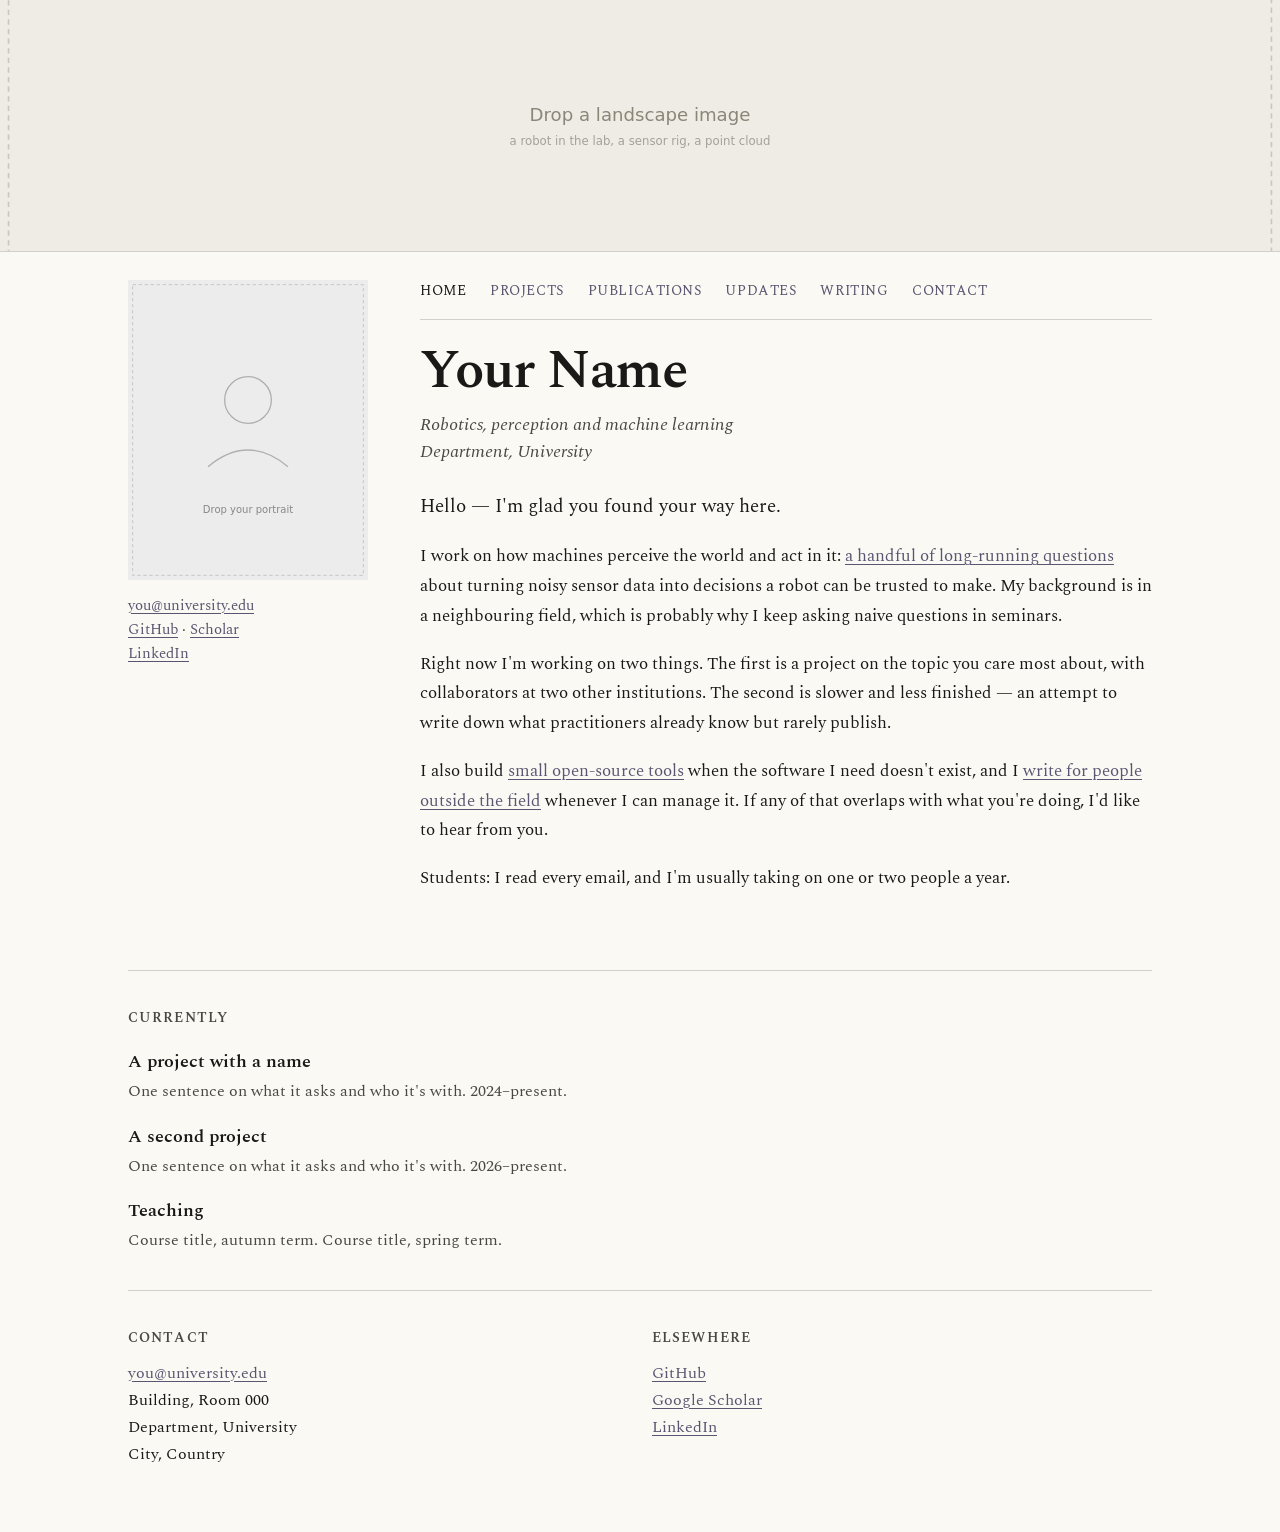
==== index.html @ a4a7ef3d "Add initial structure and content for personal academic website" ====
<!DOCTYPE html>
<html lang="en">
<head>
<meta charset="utf-8">
<meta name="viewport" content="width=device-width, initial-scale=1">
<title>Your Name</title>
<meta name="description" content="Robotics, perception and machine learning researcher.">
<link rel="preconnect" href="https://fonts.googleapis.com">
<link rel="preconnect" href="https://fonts.gstatic.com" crossorigin>
<link rel="stylesheet" href="https://fonts.googleapis.com/css2?family=Spectral:ital,wght@0,300;0,400;0,600;0,700;1,300;1,400&display=swap">
<link rel="stylesheet" href="style.css">
</head>
<body>

<div class="banner">
  <!-- Replace with a real landscape photo (~2400px wide): a lab robot, a sensor rig, a point cloud -->
  <img src="assets/banner-placeholder.svg" alt="">
</div>

<div class="container-home">

  <section class="intro">
    <div class="intro-left">
      <div class="portrait-frame">
        <!-- Replace with a real color portrait (~720x900); it is rendered grayscale via CSS -->
        <img src="assets/portrait-placeholder.svg" alt="Portrait of Your Name">
      </div>
      <p class="contact-mini">
        <a href="mailto:you@university.edu">you@university.edu</a><br>
        <a href="https://github.com/username">GitHub</a> &middot; <a href="https://scholar.google.com/">Scholar</a><br>
        <a href="https://linkedin.com/in/username">LinkedIn</a>
      </p>
    </div>

    <div class="intro-right">
      <nav class="nav nav--home" aria-label="Primary">
        <a href="index.html" class="current">Home</a>
        <a href="projects.html">Projects</a>
        <a href="publications.html">Publications</a>
        <a href="updates.html">Updates</a>
        <a href="writing.html">Writing</a>
        <a href="index.html#contact">Contact</a>
      </nav>

      <h1 class="name">Your Name</h1>
      <p class="role">Robotics, perception and machine learning<br>Department, University</p>

      <div class="letter">
        <p class="lede">Hello &mdash; I'm glad you found your way here.</p>
        <p>I work on how machines perceive the world and act in it: <a href="publications.html">a handful of long-running questions</a> about turning noisy sensor data into decisions a robot can be trusted to make. My background is in a neighbouring field, which is probably why I keep asking naive questions in seminars.</p>
        <p>Right now I'm working on two things. The first is a project on the topic you care most about, with collaborators at two other institutions. The second is slower and less finished &mdash; an attempt to write down what practitioners already know but rarely publish.</p>
        <p>I also build <a href="projects.html">small open-source tools</a> when the software I need doesn't exist, and I <a href="writing.html">write for people outside the field</a> whenever I can manage it. If any of that overlaps with what you're doing, I'd like to hear from you.</p>
        <p>Students: I read every email, and I'm usually taking on one or two people a year.</p>
      </div>
    </div>
  </section>

  <section class="section">
    <h2 class="section-label">Currently</h2>
    <dl class="currently">
      <div class="currently-item">
        <dt>A project with a name</dt>
        <dd>One sentence on what it asks and who it's with. 2024&ndash;present.</dd>
      </div>
      <div class="currently-item">
        <dt>A second project</dt>
        <dd>One sentence on what it asks and who it's with. 2026&ndash;present.</dd>
      </div>
      <div class="currently-item">
        <dt>Teaching</dt>
        <dd>Course title, autumn term. Course title, spring term.</dd>
      </div>
    </dl>
  </section>

  <footer id="contact" class="contact-footer">
    <div>
      <h2>Contact</h2>
      <p><a href="mailto:you@university.edu">you@university.edu</a><br>Building, Room 000<br>Department, University<br>City, Country</p>
    </div>
    <div>
      <h2>Elsewhere</h2>
      <p><a href="https://github.com/username">GitHub</a><br><a href="https://scholar.google.com/">Google Scholar</a><br><a href="https://linkedin.com/in/username">LinkedIn</a></p>
    </div>
  </footer>

</div>
</body>
</html>
---- style.css ----
/* Design tokens */
:root {
  --paper: #fbf9f4;
  --ink: #1a1917;
  --muted: #4a4741;
  --accent: #5c5470;
  --rule: rgba(26, 25, 23, 0.18);
  --selection: rgba(92, 84, 112, 0.18);
}

*, *::before, *::after { box-sizing: border-box; }

html, body { margin: 0; }

body {
  background: var(--paper);
  color: var(--ink);
  font-family: "Spectral", Georgia, serif;
  min-height: 100vh;
}

a {
  color: var(--accent);
  text-decoration: underline;
  text-underline-offset: 3px;
  text-decoration-thickness: 1px;
}
a:hover { color: var(--ink); text-decoration-color: var(--ink); }

::selection { background: var(--selection); }

:focus-visible { outline: 1.5px solid var(--accent); outline-offset: 3px; }

img { max-width: 100%; display: block; }

/* Nav */
.nav {
  display: flex;
  flex-wrap: wrap;
  gap: 24px;
  font-size: 14px;
  letter-spacing: 0.04em;
  text-transform: uppercase;
  border-bottom: 1px solid var(--rule);
}
.nav a { text-decoration: none; color: var(--accent); }
.nav a.current { color: var(--ink); }
.nav--home { padding-bottom: 18px; margin-bottom: 24px; }
.nav--page { padding-bottom: 28px; }

/* Banner (home only) */
.banner {
  height: 28vh;
  min-height: 200px;
  border-bottom: 1px solid var(--rule);
  overflow: hidden;
}
.banner img { width: 100%; height: 100%; object-fit: cover; }

/* Containers */
.container-home {
  max-width: 1080px;
  margin: 0 auto;
  padding: 0 clamp(16px, 3vw, 28px) 64px;
}
.page-wrap {
  padding: clamp(28px, 6vw, 72px) clamp(20px, 5vw, 40px) 64px;
}
.container-page { max-width: 660px; margin: 0 auto; }

/* Home: intro row */
.intro {
  display: flex;
  flex-wrap: wrap;
  gap: clamp(28px, 4.5vw, 52px);
  padding: 28px 0 40px;
}
.intro-left {
  flex: 0 0 240px;
  max-width: 100%;
  display: flex;
  flex-direction: column;
  gap: 14px;
}
.portrait-frame { width: 240px; max-width: 100%; height: 300px; overflow: hidden; }
.portrait-frame img { width: 100%; height: 100%; object-fit: cover; filter: grayscale(1); }
.contact-mini { margin: 0; font-size: 15px; line-height: 1.6; color: var(--muted); }
.intro-right { flex: 1 1 380px; min-width: 0; }

.name {
  font-size: clamp(36px, 5.5vw, 54px);
  font-weight: 600;
  line-height: 1.02;
  letter-spacing: -0.02em;
  margin: 0 0 12px;
}
.role {
  margin: 0 0 26px;
  font-size: 18px;
  font-style: italic;
  color: var(--muted);
  line-height: 1.5;
}
.letter p { font-size: 17px; line-height: 1.75; margin: 0 0 18px; text-wrap: pretty; }
.letter p:last-child { margin-bottom: 0; }
.letter p.lede { font-size: 19px; line-height: 1.65; margin-bottom: 20px; }

/* Sections with top rule (Currently, etc.) */
.section { padding: 36px 0 0; border-top: 1px solid var(--rule); margin-top: 36px; }
.section-label {
  font-size: 14px;
  font-weight: 600;
  letter-spacing: 0.08em;
  text-transform: uppercase;
  margin: 0 0 20px;
  color: var(--muted);
}
.currently { margin: 0; display: flex; flex-direction: column; gap: 18px; }
.currently-item { display: grid; grid-template-columns: minmax(0, 1fr); gap: 4px; }
.currently dt { font-size: 18px; font-weight: 600; }
.currently dd { margin: 0; font-size: 16px; line-height: 1.6; color: var(--muted); }

/* Home contact footer */
.contact-footer {
  padding: 36px 0 0;
  border-top: 1px solid var(--rule);
  margin-top: 36px;
  display: grid;
  grid-template-columns: repeat(auto-fit, minmax(180px, 1fr));
  gap: 24px;
}
.contact-footer h2 {
  font-size: 14px;
  font-weight: 600;
  letter-spacing: 0.08em;
  text-transform: uppercase;
  margin: 0 0 12px;
  color: var(--muted);
}
.contact-footer p { margin: 0; font-size: 16px; line-height: 1.7; }

/* Subpage header */
.page-header { padding: 44px 0 32px; }
.page-header h1 {
  font-size: clamp(34px, 5.5vw, 46px);
  font-weight: 600;
  line-height: 1.05;
  letter-spacing: -0.02em;
  margin: 0 0 14px;
}
.standfirst {
  margin: 0;
  font-size: 18px;
  font-style: italic;
  color: var(--muted);
  line-height: 1.6;
  max-width: 52ch;
}

/* Projects / generic article list */
.list { display: flex; flex-direction: column; }
.list article { border-top: 1px solid var(--rule); padding: 28px 0; }
.list article:last-child { border-bottom: 1px solid var(--rule); }
.list h2 { font-size: 23px; font-weight: 600; margin: 0 0 8px; line-height: 1.25; }
.list .desc { margin: 0 0 10px; font-size: 17px; line-height: 1.7; text-wrap: pretty; }
.list .meta { margin: 0; font-size: 15px; color: var(--muted); }

/* Publications */
.pub-year { border-top: 1px solid var(--rule); padding-top: 28px; }
.pub-year + .pub-year { margin-top: 36px; }
.pub-year h2 {
  font-size: 14px;
  font-weight: 600;
  letter-spacing: 0.08em;
  text-transform: uppercase;
  margin: 0 0 20px;
  color: var(--muted);
}
.pub-list { list-style: none; padding: 0; margin: 0; display: flex; flex-direction: column; gap: 26px; }
.pub-list h3 { margin: 0 0 4px; font-size: 19px; line-height: 1.4; font-weight: 600; text-wrap: pretty; }
.pub-list .citation { margin: 0 0 6px; font-size: 16px; line-height: 1.6; color: var(--muted); }
.pub-list .links { margin: 0; font-size: 15px; display: flex; gap: 16px; flex-wrap: wrap; }

/* Updates */
.updates article {
  border-top: 1px solid var(--rule);
  padding: 22px 0;
  display: flex;
  flex-wrap: wrap;
  gap: 8px 28px;
}
.updates article:last-child { border-bottom: 1px solid var(--rule); }
.updates .date {
  margin: 0;
  flex: 0 0 96px;
  font-size: 14px;
  letter-spacing: 0.06em;
  text-transform: uppercase;
  color: var(--muted);
  padding-top: 4px;
}
.updates .entry { margin: 0; flex: 1 1 320px; min-width: 0; font-size: 17px; line-height: 1.7; text-wrap: pretty; }

/* Writing */
.writing article { border-top: 1px solid var(--rule); padding: 26px 0; }
.writing article:last-child { border-bottom: 1px solid var(--rule); }
.writing .kicker {
  margin: 0 0 6px;
  font-size: 14px;
  letter-spacing: 0.06em;
  text-transform: uppercase;
  color: var(--muted);
}
.writing h2 { font-size: 23px; font-weight: 600; margin: 0 0 8px; line-height: 1.25; }
.writing h2 a { color: inherit; text-decoration: none; }
.writing .standfirst-item { margin: 0; font-size: 17px; line-height: 1.7; text-wrap: pretty; }

/* Subpage footers */
.page-footer { padding-top: 28px; margin-top: 16px; font-size: 16px; line-height: 1.7; color: var(--muted); }
.page-footer--bordered { border-top: 1px solid var(--rule); margin-top: 44px; }
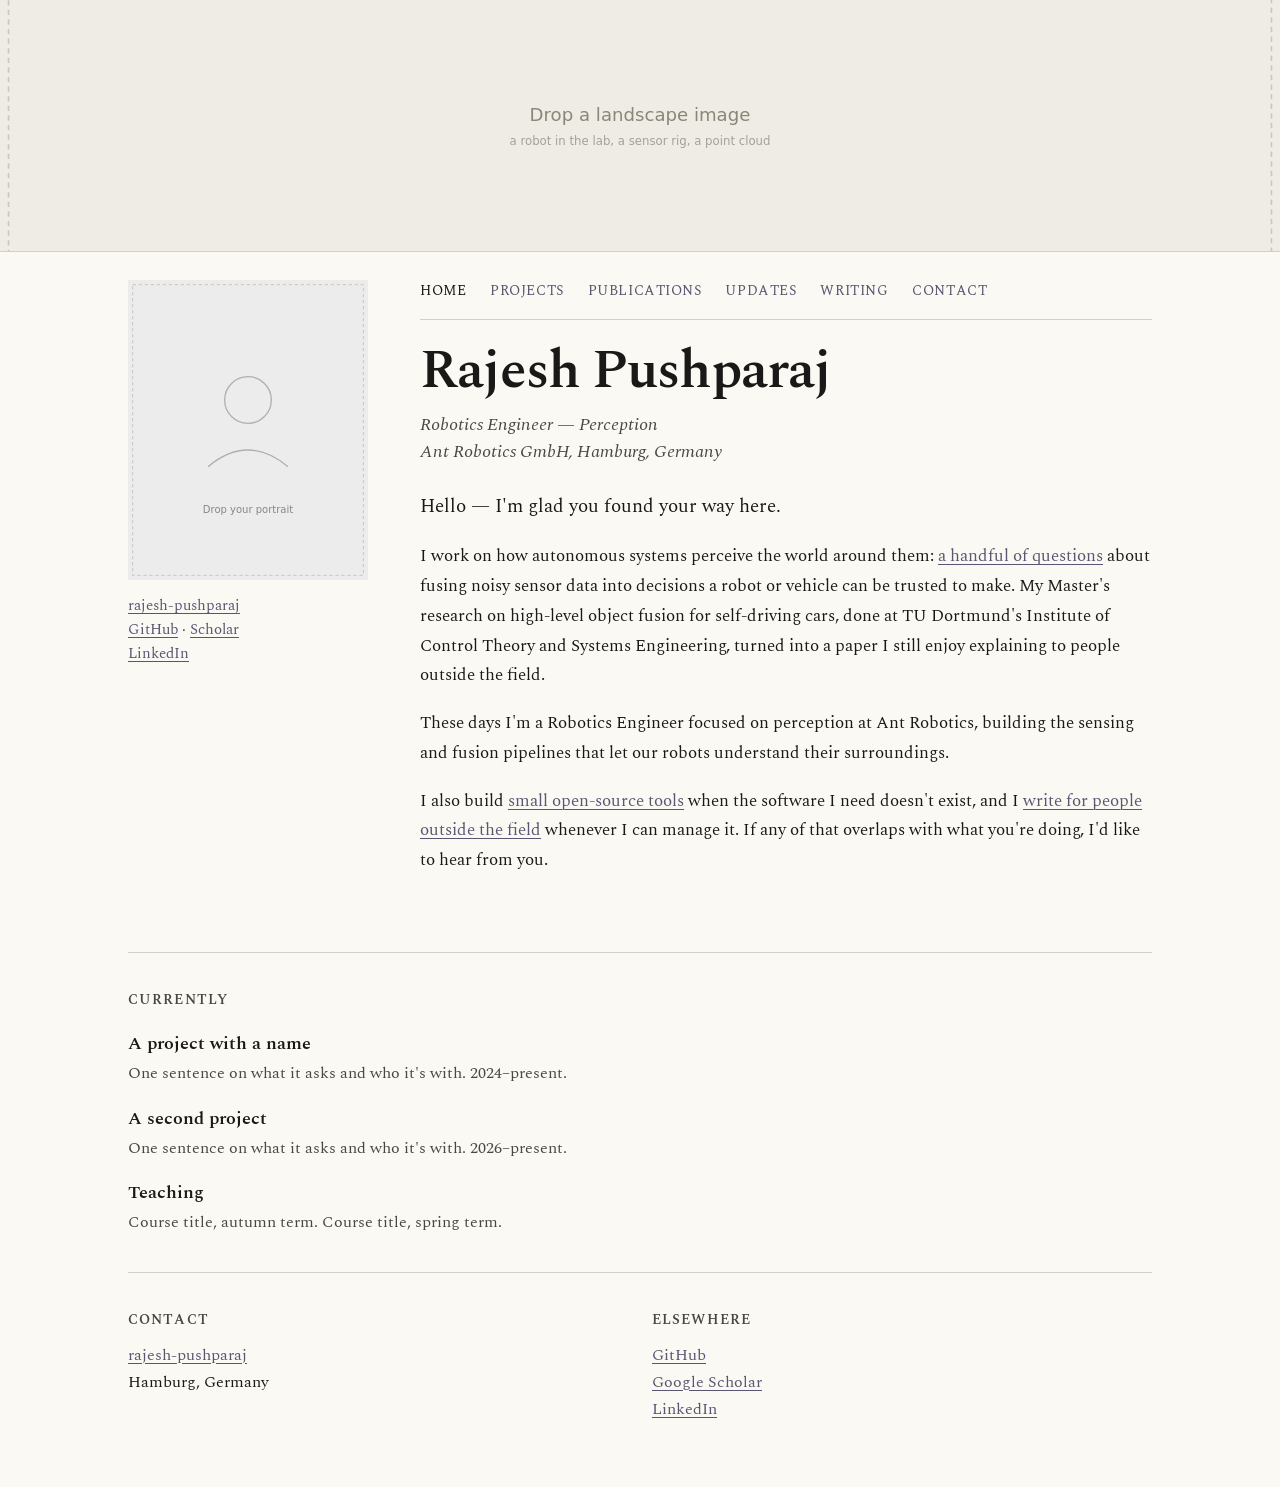
==== commit 72e8e7dd: "Update personal information and publications in index.html and publications.html" ====
--- a/index.html
+++ b/index.html
@@ -3,8 +3,8 @@
 <head>
 <meta charset="utf-8">
 <meta name="viewport" content="width=device-width, initial-scale=1">
-<title>Your Name</title>
-<meta name="description" content="Robotics, perception and machine learning researcher.">
+<title>Rajesh Pushparaj</title>
+<meta name="description" content="Robotics Engineer &mdash; Perception.">
 <link rel="preconnect" href="https://fonts.googleapis.com">
 <link rel="preconnect" href="https://fonts.gstatic.com" crossorigin>
 <link rel="stylesheet" href="https://fonts.googleapis.com/css2?family=Spectral:ital,wght@0,300;0,400;0,600;0,700;1,300;1,400&display=swap">
@@ -23,12 +23,13 @@
     <div class="intro-left">
       <div class="portrait-frame">
         <!-- Replace with a real color portrait (~720x900); it is rendered grayscale via CSS -->
-        <img src="assets/portrait-placeholder.svg" alt="Portrait of Your Name">
+        <img src="assets/portrait-placeholder.svg" alt="Portrait of Rajesh Pushparaj">
       </div>
       <p class="contact-mini">
-        <a href="mailto:you@university.edu">you@university.edu</a><br>
-        <a href="https://github.com/username">GitHub</a> &middot; <a href="https://scholar.google.com/">Scholar</a><br>
-        <a href="https://linkedin.com/in/username">LinkedIn</a>
+        <!-- Replace with your preferred public contact address -->
+        <a href="mailto:rajeshpushparaj01@gmail.com">rajesh-pushparaj</a><br>
+        <a href="https://github.com/Rajesh-Pushparaj">GitHub</a> &middot; <a href="https://scholar.google.com/">Scholar</a><br>
+        <a href="https://de.linkedin.com/in/rajesh-pushparaj">LinkedIn</a>
       </p>
     </div>
 
@@ -42,15 +43,14 @@
         <a href="index.html#contact">Contact</a>
       </nav>
 
-      <h1 class="name">Your Name</h1>
-      <p class="role">Robotics, perception and machine learning<br>Department, University</p>
+      <h1 class="name">Rajesh Pushparaj</h1>
+      <p class="role">Robotics Engineer &mdash; Perception<br>Ant Robotics GmbH, Hamburg, Germany</p>
 
       <div class="letter">
         <p class="lede">Hello &mdash; I'm glad you found your way here.</p>
-        <p>I work on how machines perceive the world and act in it: <a href="publications.html">a handful of long-running questions</a> about turning noisy sensor data into decisions a robot can be trusted to make. My background is in a neighbouring field, which is probably why I keep asking naive questions in seminars.</p>
-        <p>Right now I'm working on two things. The first is a project on the topic you care most about, with collaborators at two other institutions. The second is slower and less finished &mdash; an attempt to write down what practitioners already know but rarely publish.</p>
+        <p>I work on how autonomous systems perceive the world around them: <a href="publications.html">a handful of questions</a> about fusing noisy sensor data into decisions a robot or vehicle can be trusted to make. My Master's research on high-level object fusion for self-driving cars, done at TU Dortmund's Institute of Control Theory and Systems Engineering, turned into a paper I still enjoy explaining to people outside the field.</p>
+        <p>These days I'm a Robotics Engineer focused on perception at Ant Robotics, building the sensing and fusion pipelines that let our robots understand their surroundings.</p>
         <p>I also build <a href="projects.html">small open-source tools</a> when the software I need doesn't exist, and I <a href="writing.html">write for people outside the field</a> whenever I can manage it. If any of that overlaps with what you're doing, I'd like to hear from you.</p>
-        <p>Students: I read every email, and I'm usually taking on one or two people a year.</p>
       </div>
     </div>
   </section>
@@ -76,11 +76,12 @@
   <footer id="contact" class="contact-footer">
     <div>
       <h2>Contact</h2>
-      <p><a href="mailto:you@university.edu">you@university.edu</a><br>Building, Room 000<br>Department, University<br>City, Country</p>
+      <!-- Replace with your preferred public contact address -->
+      <p><a href="mailto:rajeshpushparaj01@gmail.com">rajesh-pushparaj</a><br>Hamburg, Germany</p>
     </div>
     <div>
       <h2>Elsewhere</h2>
-      <p><a href="https://github.com/username">GitHub</a><br><a href="https://scholar.google.com/">Google Scholar</a><br><a href="https://linkedin.com/in/username">LinkedIn</a></p>
+      <p><a href="https://github.com/Rajesh-Pushparaj">GitHub</a><br><a href="https://scholar.google.com/">Google Scholar</a><br><a href="https://de.linkedin.com/in/rajesh-pushparaj">LinkedIn</a></p>
     </div>
   </footer>
 
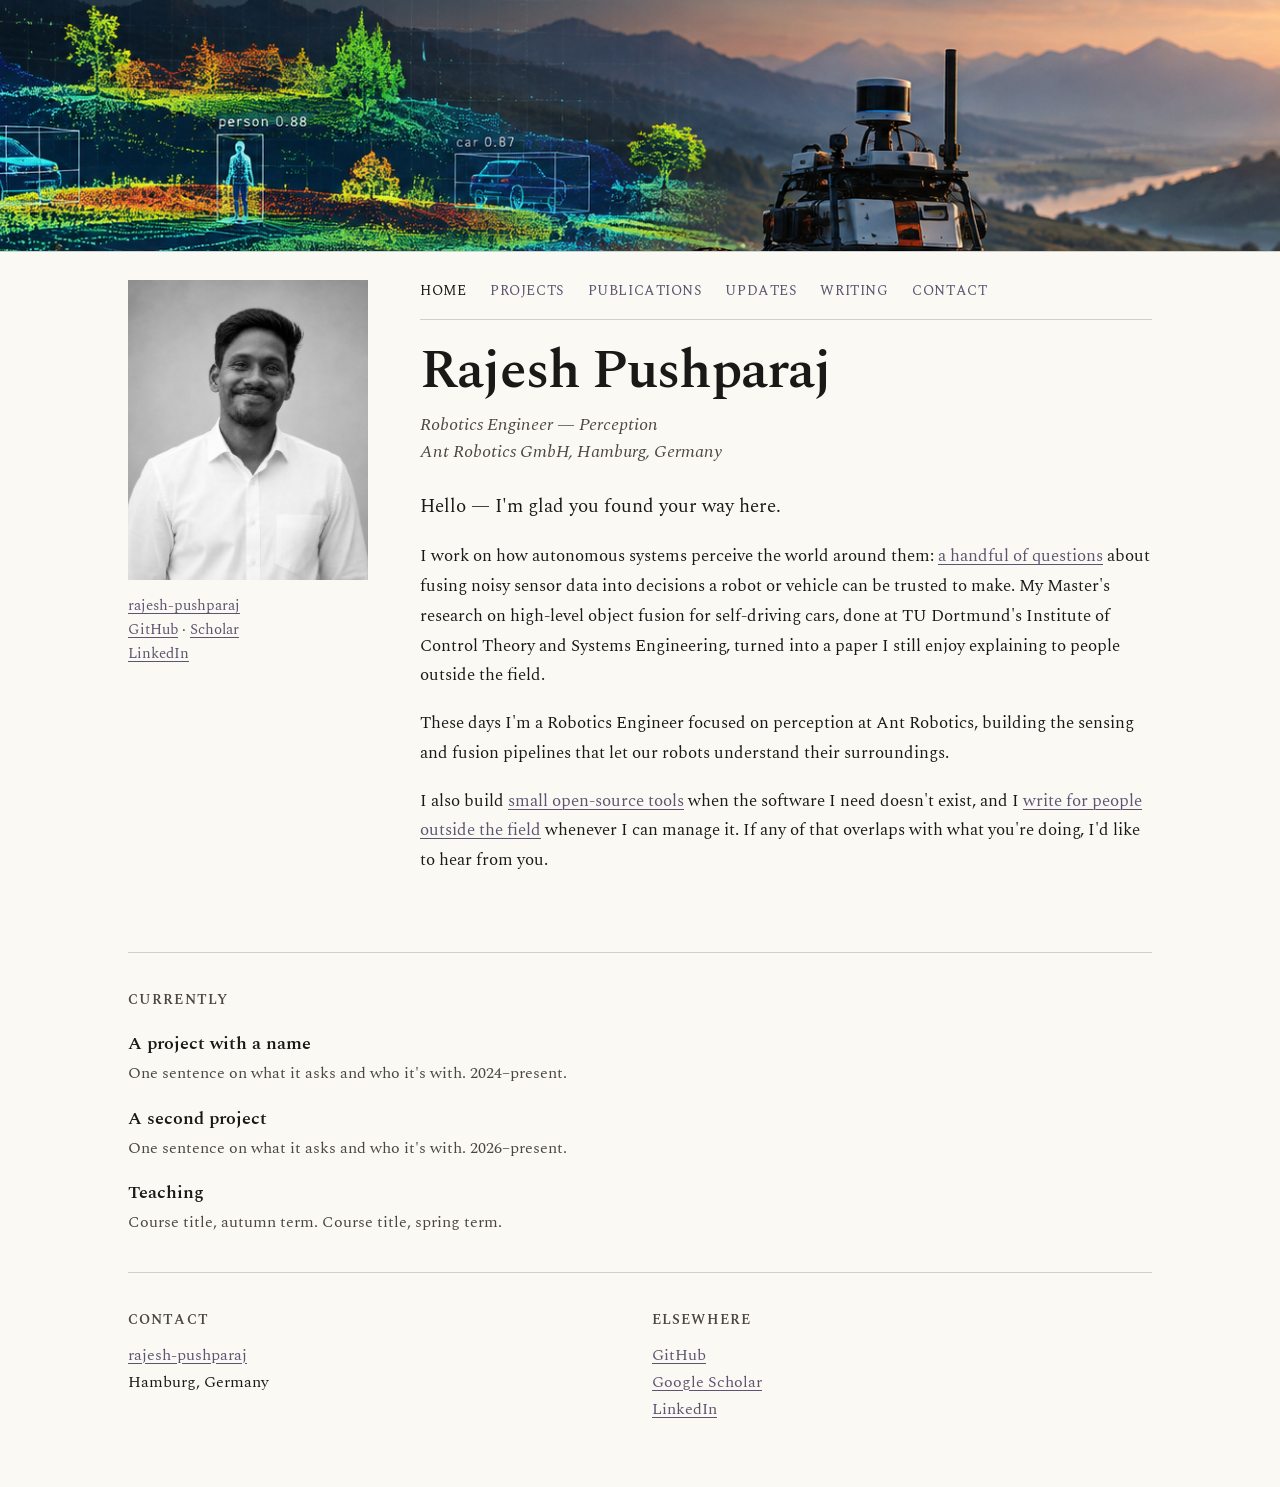
==== commit 280720de: "add potrait and banner" ====
--- a/index.html
+++ b/index.html
@@ -13,8 +13,7 @@
 <body>
 
 <div class="banner">
-  <!-- Replace with a real landscape photo (~2400px wide): a lab robot, a sensor rig, a point cloud -->
-  <img src="assets/banner-placeholder.svg" alt="">
+  <img src="assets/banner.svg" alt="">
 </div>
 
 <div class="container-home">
@@ -22,8 +21,7 @@
   <section class="intro">
     <div class="intro-left">
       <div class="portrait-frame">
-        <!-- Replace with a real color portrait (~720x900); it is rendered grayscale via CSS -->
-        <img src="assets/portrait-placeholder.svg" alt="Portrait of Rajesh Pushparaj">
+        <img src="assets/portrait.jpg" alt="Portrait of Rajesh Pushparaj">
       </div>
       <p class="contact-mini">
         <!-- Replace with your preferred public contact address -->
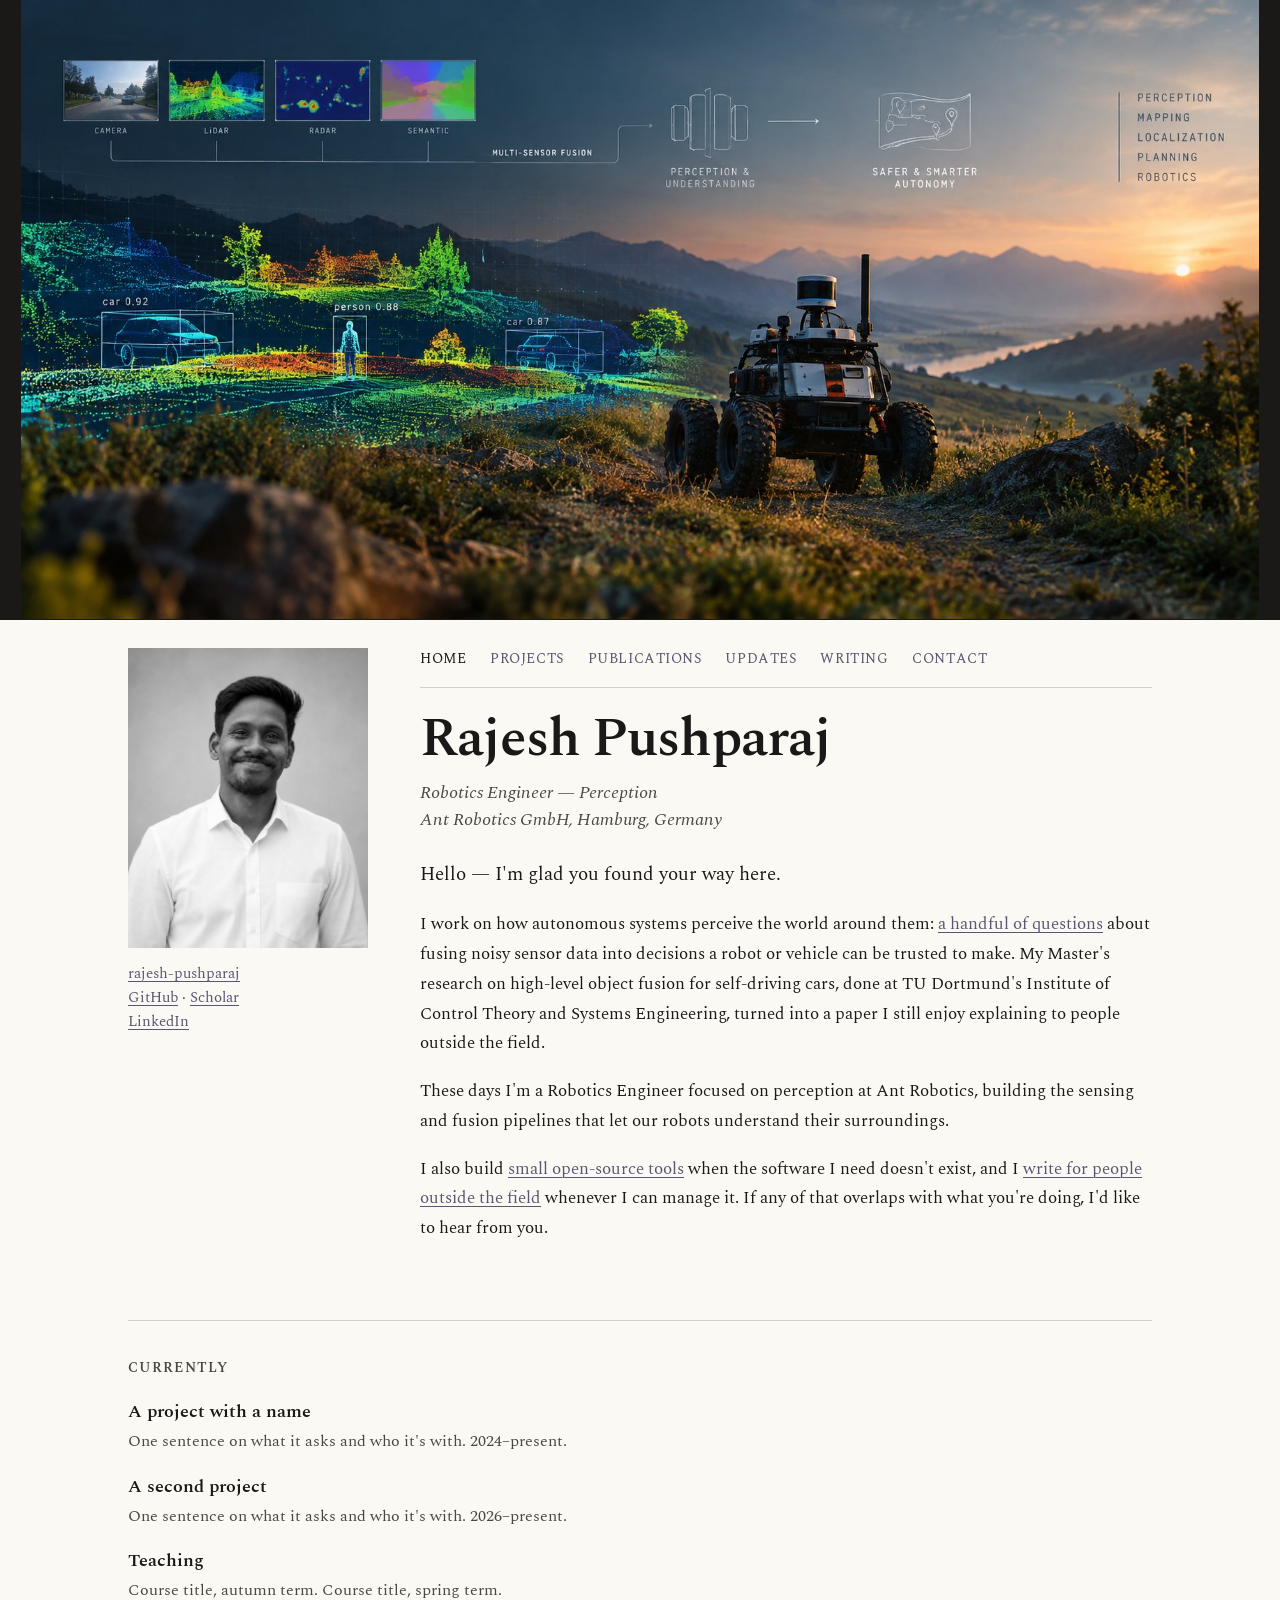
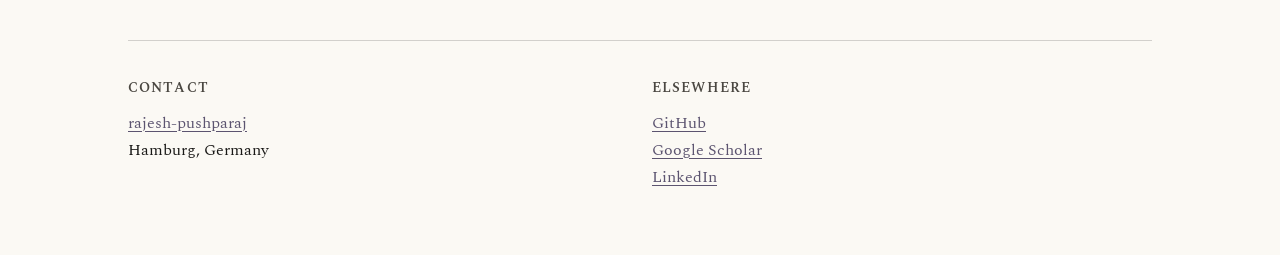
==== commit f52a5819: "Refactor code structure for improved readability and maintainability" ====
--- a/index.html
+++ b/index.html
@@ -13,7 +13,7 @@
 <body>
 
 <div class="banner">
-  <img src="assets/banner.svg" alt="">
+  <img src="assets/banner.jpg" alt="A perception-equipped robot on a hillside trail at sunset, with an overlay showing camera, LiDAR, radar and semantic sensor fusion">
 </div>
 
 <div class="container-home">
--- a/style.css
+++ b/style.css
@@ -48,14 +48,17 @@
 .nav--home { padding-bottom: 18px; margin-bottom: 24px; }
 .nav--page { padding-bottom: 28px; }
 
-/* Banner (home only) */
+/* Banner (home only) - sized to the image's own 2:1 aspect ratio so it
+   shows in full (object-fit: contain) rather than being cropped. */
 .banner {
-  height: 28vh;
-  min-height: 200px;
+  width: 100%;
+  aspect-ratio: 2 / 1;
+  max-height: 620px;
   border-bottom: 1px solid var(--rule);
   overflow: hidden;
-}
-.banner img { width: 100%; height: 100%; object-fit: cover; }
+  background: var(--ink);
+}
+.banner img { width: 100%; height: 100%; object-fit: contain; }
 
 /* Containers */
 .container-home {
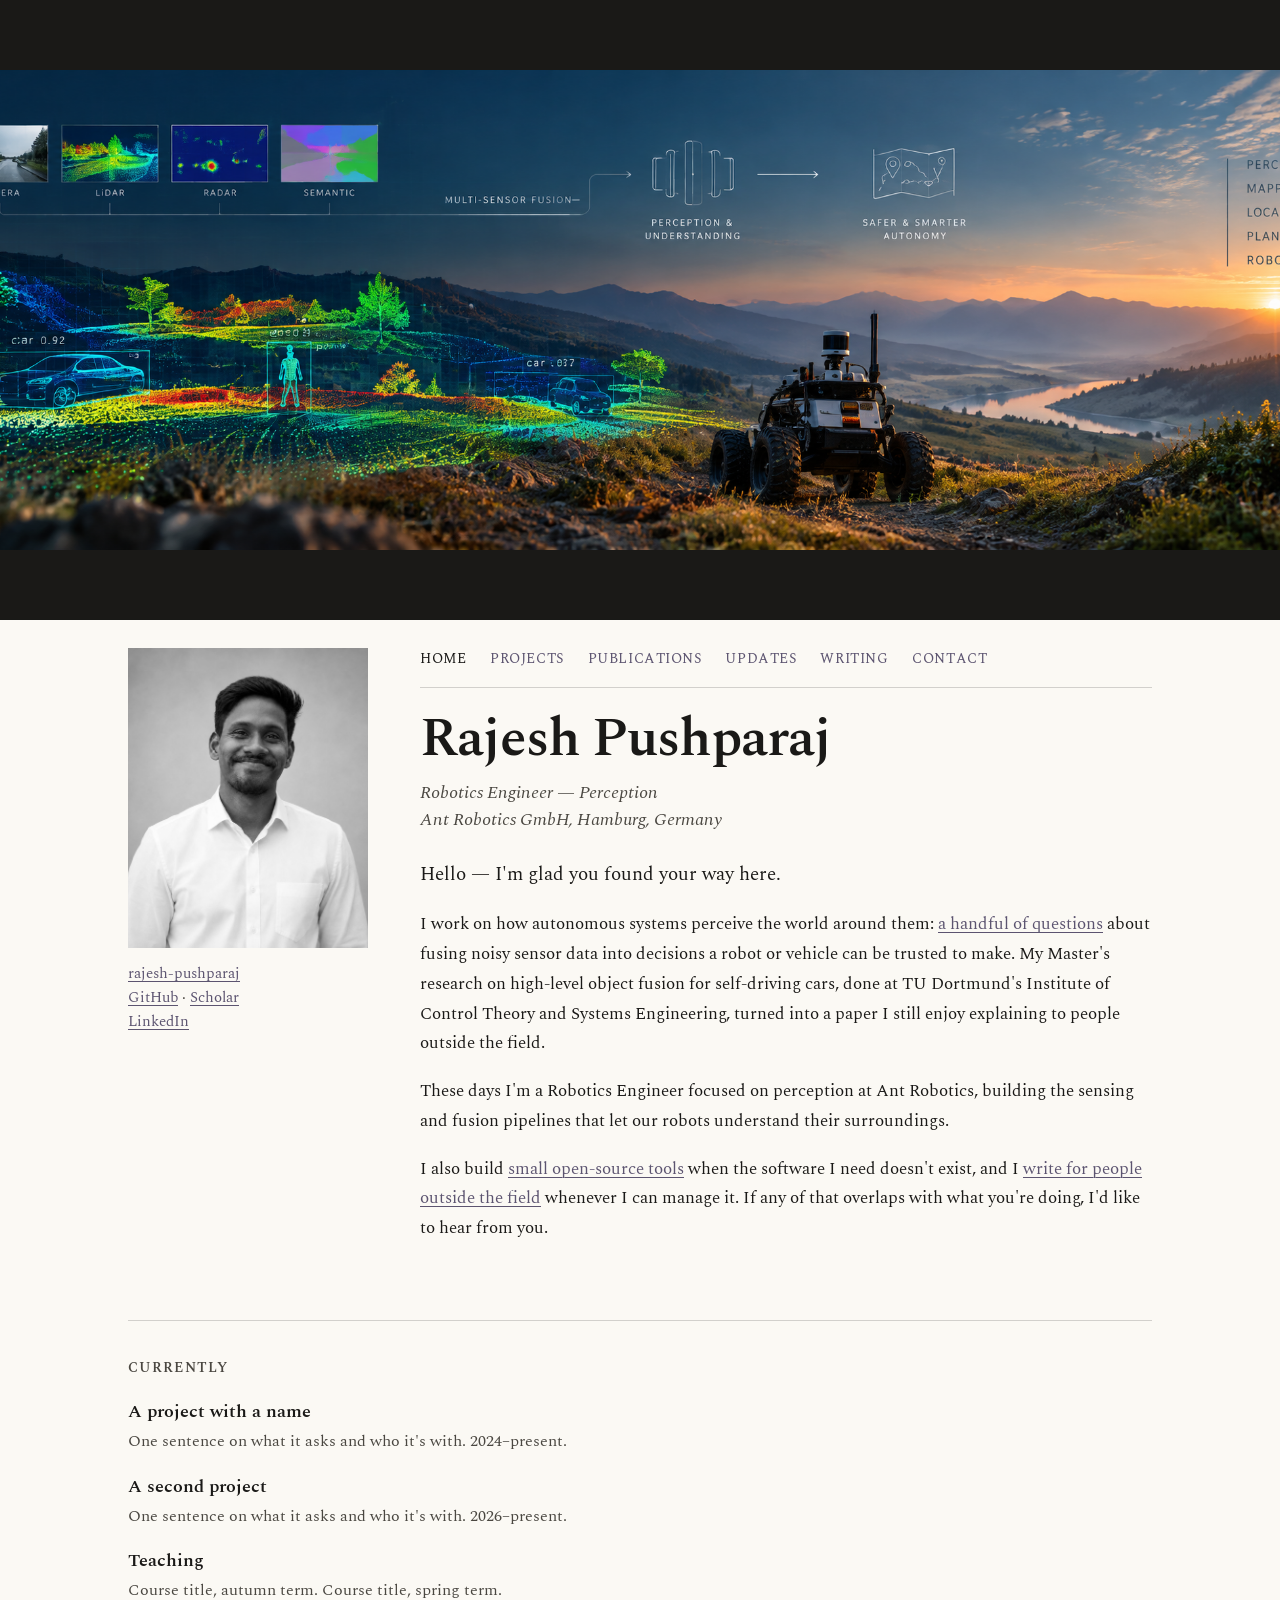
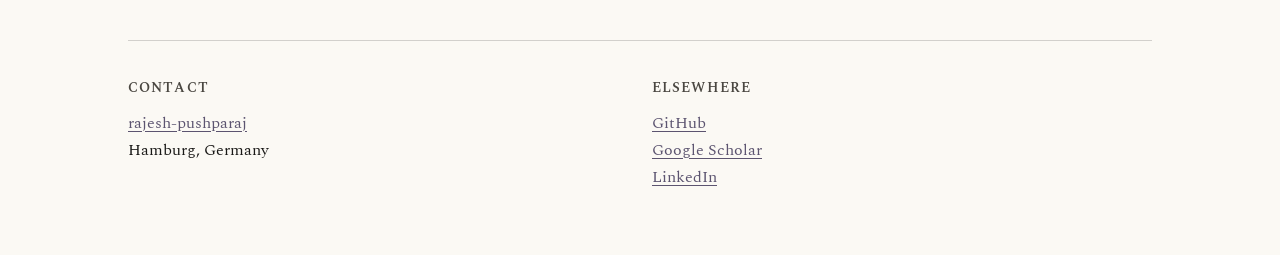
==== commit f6e985c9: "Replace banner image with SVG format for improved scalability and performance" ====
--- a/index.html
+++ b/index.html
@@ -13,7 +13,7 @@
 <body>
 
 <div class="banner">
-  <img src="assets/banner.jpg" alt="A perception-equipped robot on a hillside trail at sunset, with an overlay showing camera, LiDAR, radar and semantic sensor fusion">
+  <img src="assets/banner.svg" alt="">
 </div>
 
 <div class="container-home">
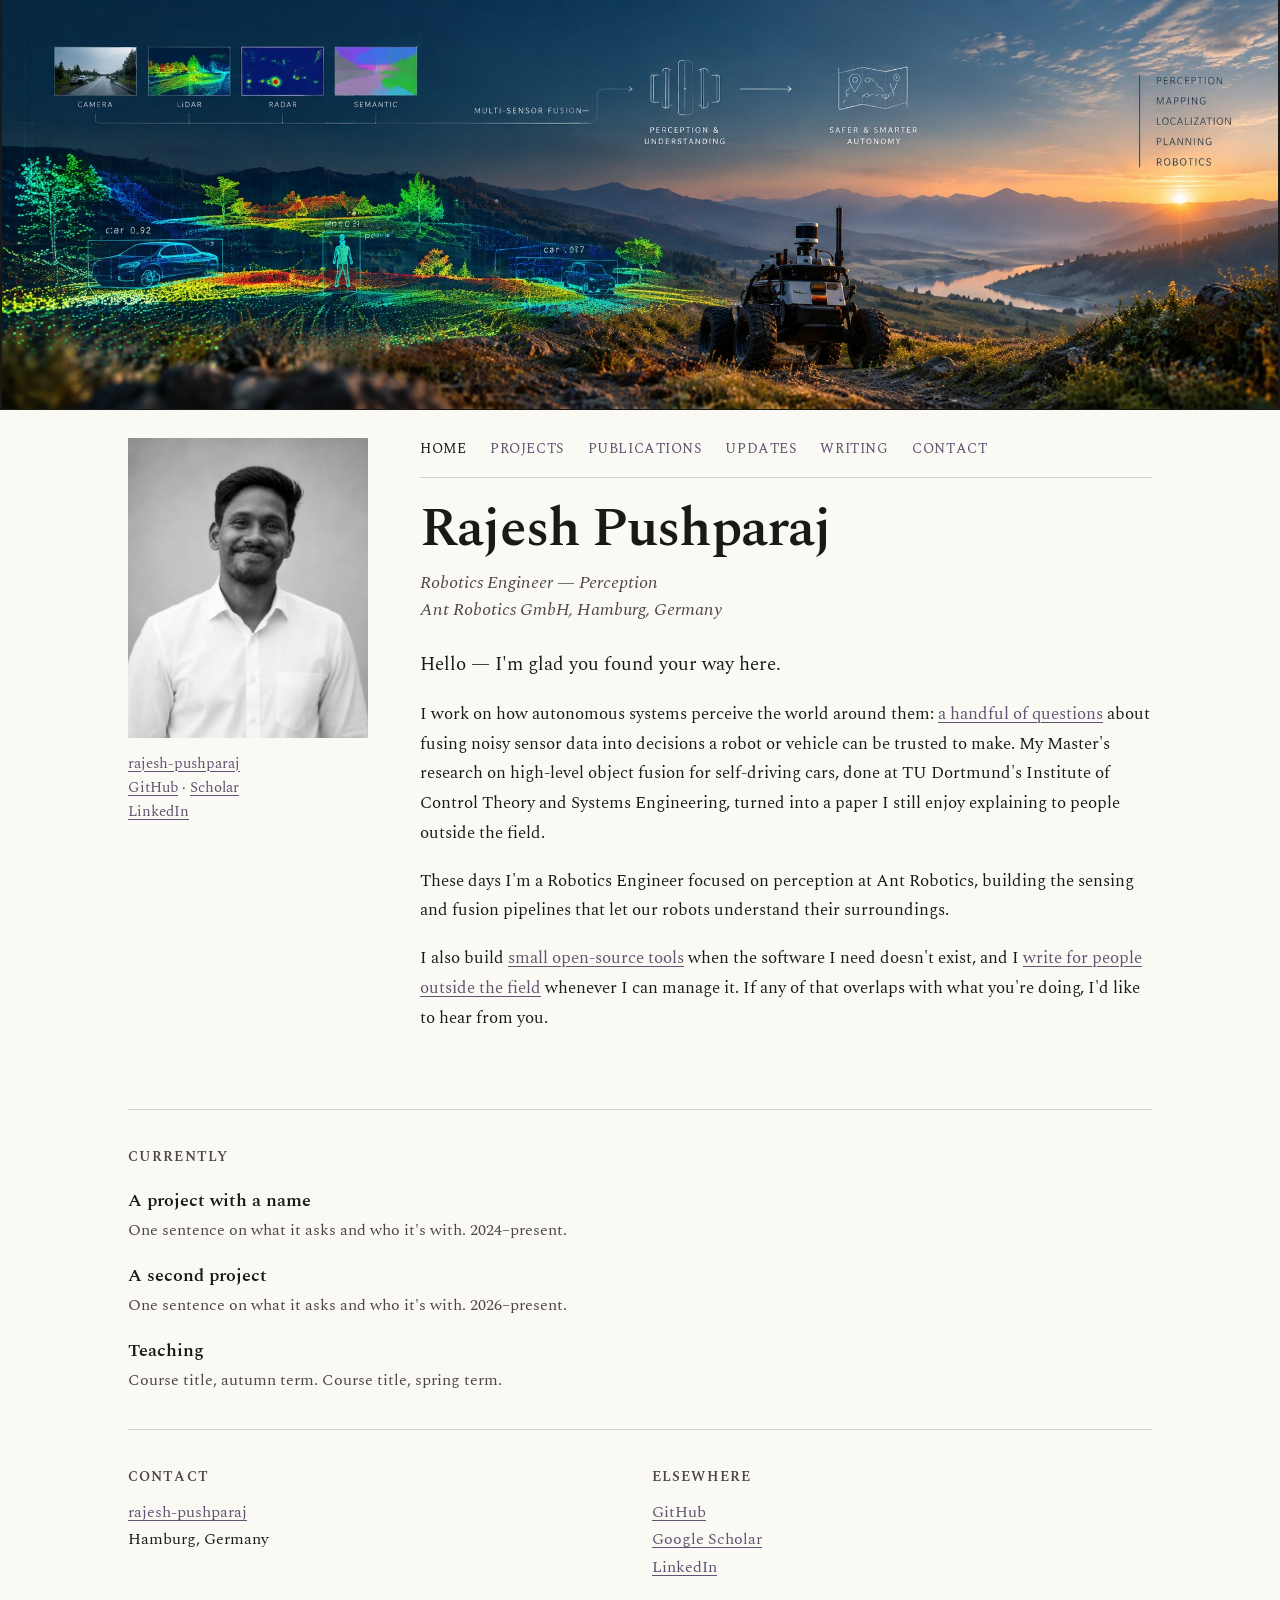
==== commit 7006e42a: "Refactor code structure for improved readability and maintainability" ====
--- a/index.html
+++ b/index.html
@@ -13,7 +13,7 @@
 <body>
 
 <div class="banner">
-  <img src="assets/banner.svg" alt="">
+  <img src="assets/banner.jpg" alt="A perception-equipped robot on a hillside trail at sunset, with an overlay showing camera, LiDAR, radar and semantic sensor fusion">
 </div>
 
 <div class="container-home">
--- a/style.css
+++ b/style.css
@@ -52,7 +52,7 @@
    shows in full (object-fit: contain) rather than being cropped. */
 .banner {
   width: 100%;
-  aspect-ratio: 2 / 1;
+  aspect-ratio: 2216 / 709;
   max-height: 620px;
   border-bottom: 1px solid var(--rule);
   overflow: hidden;
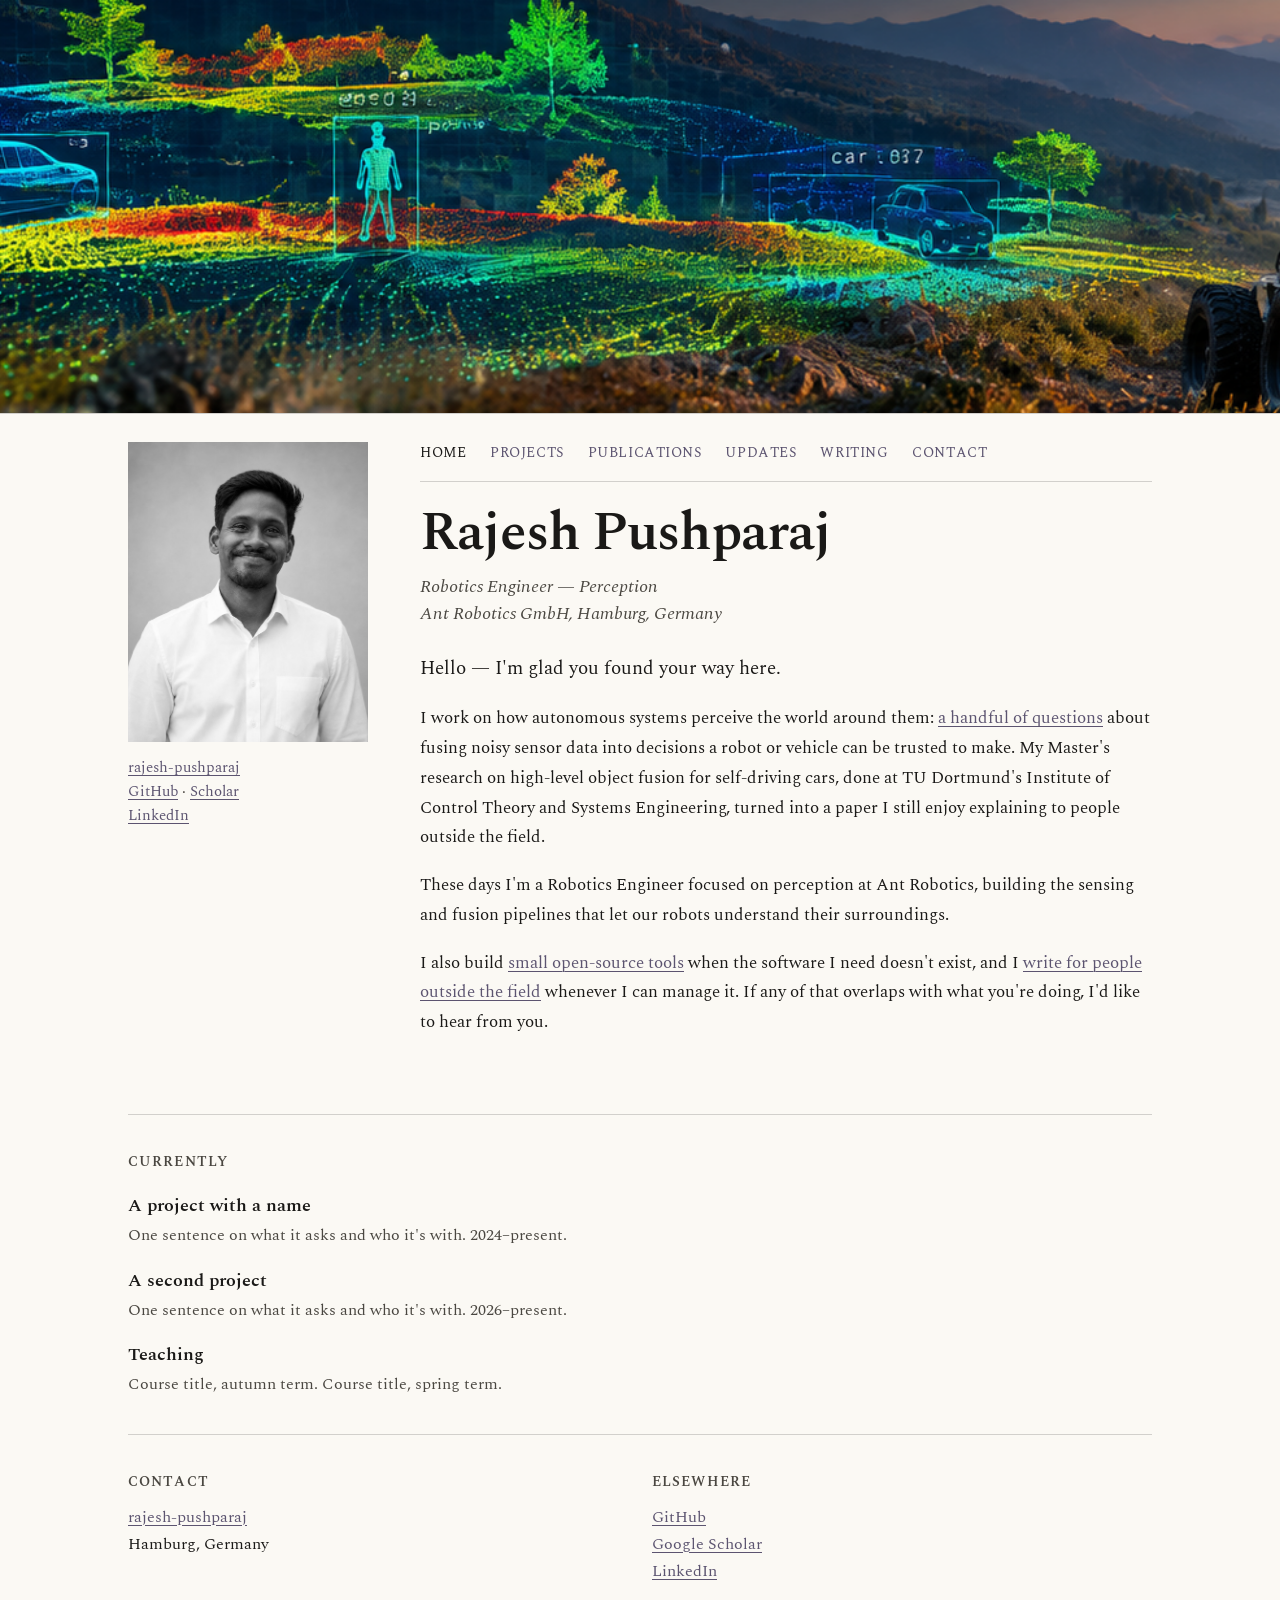
==== commit c2a783a1: "Replace banner image with a new PNG file for improved quality" ====
--- a/index.html
+++ b/index.html
@@ -13,7 +13,7 @@
 <body>
 
 <div class="banner">
-  <img src="assets/banner.jpg" alt="A perception-equipped robot on a hillside trail at sunset, with an overlay showing camera, LiDAR, radar and semantic sensor fusion">
+  <img src="assets/banner.png" alt="A perception-equipped robot on a hillside trail at sunset, with an overlay showing camera, LiDAR, radar and semantic sensor fusion">
 </div>
 
 <div class="container-home">
--- a/style.css
+++ b/style.css
@@ -48,17 +48,16 @@
 .nav--home { padding-bottom: 18px; margin-bottom: 24px; }
 .nav--page { padding-bottom: 28px; }
 
-/* Banner (home only) - sized to the image's own 2:1 aspect ratio so it
-   shows in full (object-fit: contain) rather than being cropped. */
+/* Banner (home only) - capped height, cropped from the top so the rover
+   at the bottom of the frame stays visible. */
 .banner {
   width: 100%;
-  aspect-ratio: 2216 / 709;
-  max-height: 620px;
+  aspect-ratio: 1720 / 606;
+  max-height: min(46vh, 554px);
   border-bottom: 1px solid var(--rule);
   overflow: hidden;
-  background: var(--ink);
-}
-.banner img { width: 100%; height: 100%; object-fit: contain; }
+}
+.banner img { width: 100%; height: 100%; object-fit: cover; object-position: center bottom; }
 
 /* Containers */
 .container-home {
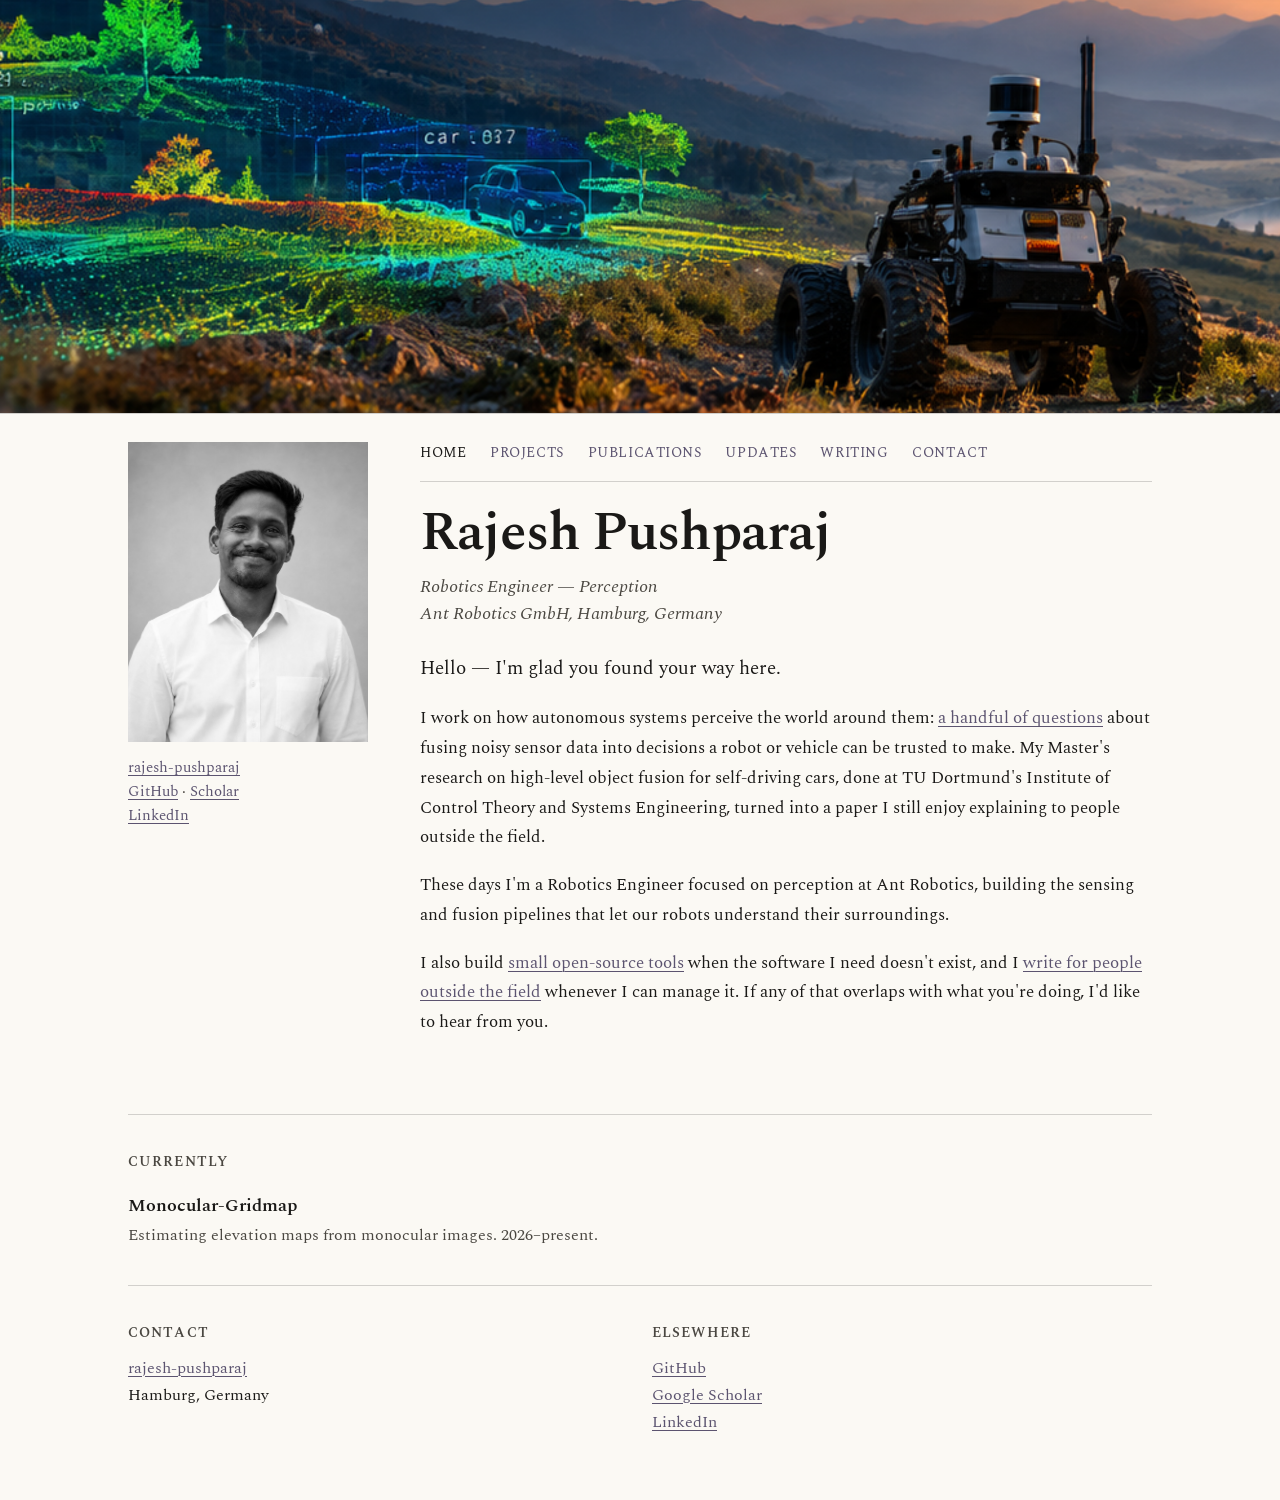
==== commit 1e042a87: "Update current projects section with new project details" ====
--- a/index.html
+++ b/index.html
@@ -57,16 +57,8 @@
     <h2 class="section-label">Currently</h2>
     <dl class="currently">
       <div class="currently-item">
-        <dt>A project with a name</dt>
-        <dd>One sentence on what it asks and who it's with. 2024&ndash;present.</dd>
-      </div>
-      <div class="currently-item">
-        <dt>A second project</dt>
-        <dd>One sentence on what it asks and who it's with. 2026&ndash;present.</dd>
-      </div>
-      <div class="currently-item">
-        <dt>Teaching</dt>
-        <dd>Course title, autumn term. Course title, spring term.</dd>
+        <dt>Monocular-Gridmap</dt>
+        <dd>Estimating elevation maps from monocular images. 2026&ndash;present.</dd>
       </div>
     </dl>
   </section>
